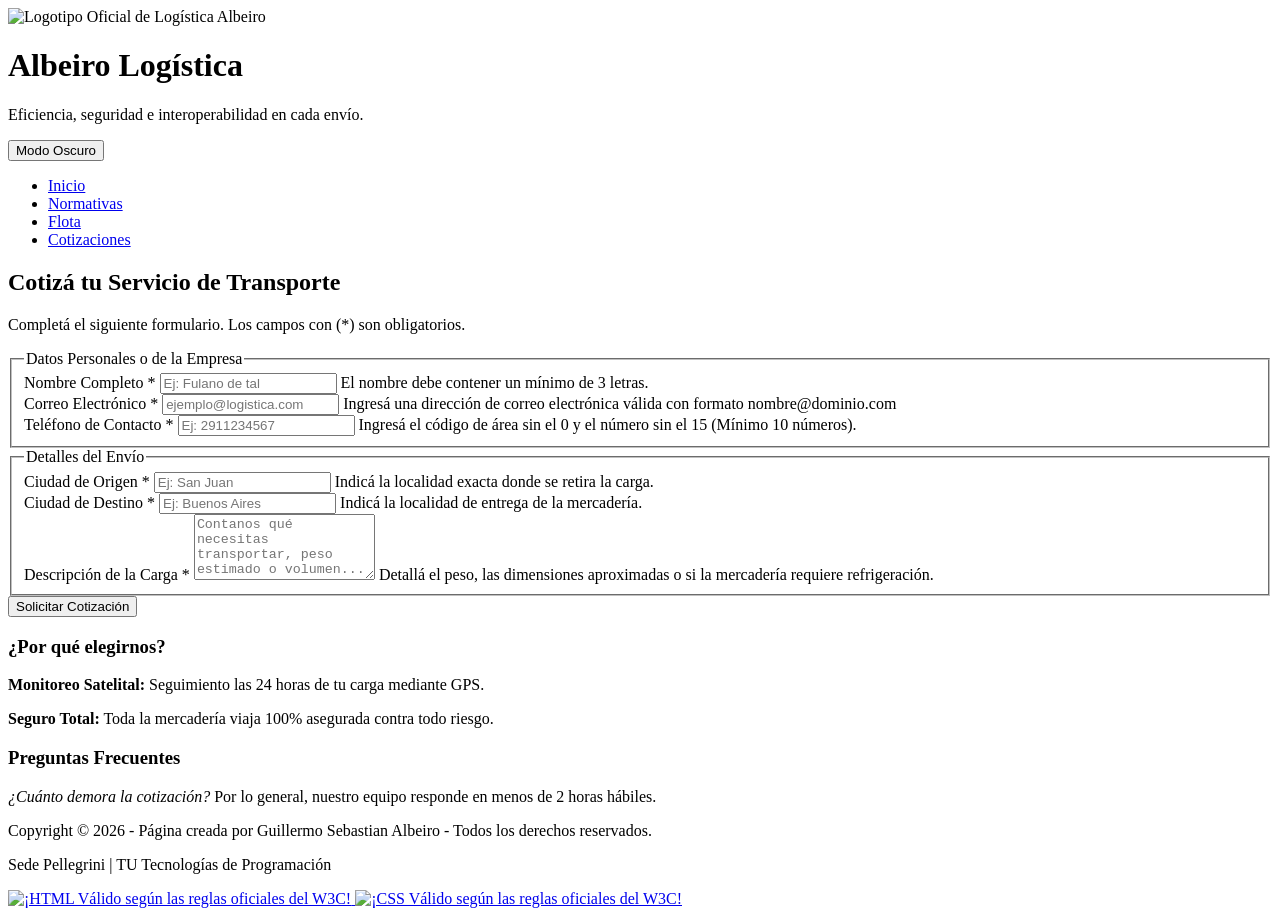
==== contacto.html @ c4ce1ce0 "Add files via upload" ====
<!DOCTYPE html>
<html lang="es">
<head>
     <!-- METADATOS Y CONFIGURACION -->

    <meta charset="UTF-8">
    <meta http-equiv="X-UA-Compatible" content="IE=edge">
    <meta name="viewport" content="width=device-width, initial-scale=1.0">
    <meta name="author" content="Guillermo Sebastian Albeiro">
    <meta name="description" content="Formulario de contacto y cotización automatizada de Logística Albeiro.">
    <meta name="keywords" content="Contacto, Cotizador, HTML, CSS, ARIA, Accesibilidad, W3C">

    <title>Cotizá tu Envío | Albeiro Logística</title>

    <link rel="stylesheet" href="css/estilos.css">

    <script src="js/main.js" defer></script>
</head>

<body>
    <div id="layout" class="con-aside">

        <header id="header">
            <div class="logo-contenedor">
                <img src="imagenes/ALBEIRO-Logistica-logos_white.png" width="250" height="150" alt="Logotipo Oficial de Logística Albeiro">
            </div>
            <div>            
                <h1>Albeiro Logística</h1>
                <p>Eficiencia, seguridad e interoperabilidad en cada envío.</p>
            </div>

          <div class="control-tema">               
                <!-- REQUISITO: Sincronizado el aria-label para asegurar la accesibilidad en elementos de control interactivos -->
                <button id="toggle-modo" aria-label="Cambiar entre modo claro y modo oscuro">Modo Oscuro</button>
            </div>
        </header>

        <nav id="nav">
            <ul>
                <li><a href="index.html" class="nav-link">Inicio</a></li>
                <li><a href="texto.html" class="nav-link">Normativas</a></li>
                <li><a href="flota.html" class="nav-link">Flota</a></li>
                <li><a href="contacto.html" class="nav-link active">Cotizaciones</a></li>
            </ul>
        </nav>

        <main id="main">

            <!-- Envolvemos todo en una section para que el esqueleto de la pagina quede prolijo y consistente -->
            <section class="seccion-formulario">
                <h2>Cotizá tu Servicio de Transporte</h2>
                <p>Completá el siguiente formulario. Los campos con (*) son obligatorios.</p>

                <form action="#" method="post">
                    
                    <fieldset>
                        <legend>Datos Personales o de la Empresa</legend>
                        
                        <div class="grupo-formulario">
                            <label for="nombre">Nombre Completo *</label>
                            <!-- MEJORA: Añadimos aria-describedby para indicar el mínimo de caracteres al lector de pantalla -->
                            <input type="text" id="nombre" name="nombre" placeholder="Ej: Fulano de tal" required minlength="3" aria-describedby="ayuda-nombre">
                            <span id="ayuda-nombre" class="texto-ayuda">El nombre debe contener un mínimo de 3 letras.</span>
                        </div>

                        <div class="grupo-formulario">
                            <label for="email">Correo Electrónico *</label>
                            <!-- MEJORA: Añadimos aria-describedby para especificar el formato de correo electrónico obligatorio -->
                            <input type="email" id="email" name="email" placeholder="ejemplo@logistica.com" required aria-describedby="ayuda-email">
                            <span id="ayuda-email" class="texto-ayuda">Ingresá una dirección de correo electrónica válida con formato nombre@dominio.com</span>
                        </div>

                        <div class="grupo-formulario">
                            <label for="telefono">Teléfono de Contacto *</label>
                            <!-- Este aria-describedby vincula el input con el texto -->
                            <input type="tel" id="telefono" name="telefono" placeholder="Ej: 2911234567" pattern="[0-9]{10,13}" required aria-describedby="ayuda-telefono">
                            <span id="ayuda-telefono" class="texto-ayuda">Ingresá el código de área sin el 0 y el número sin el 15 (Mínimo 10 números).</span>
                        </div>
                    </fieldset>

                    <fieldset>
                        <legend>Detalles del Envío</legend>

                        <div class="grupo-formulario">
                            <label for="origen">Ciudad de Origen *</label>
                            <!-- MEJORA: Vinculación aria-describedby para indicar que es un campo de despacho obligatorio -->
                            <input type="text" id="origen" name="origen" placeholder="Ej: San Juan" required aria-describedby="ayuda-origen">
                            <span id="ayuda-origen" class="texto-ayuda">Indicá la localidad exacta donde se retira la carga.</span>
                        </div>

                        <div class="grupo-formulario">
                            <label for="destino">Ciudad de Destino *</label>
                            <!-- MEJORA: Vinculación aria-describedby para indicar el destino obligatorio del viaje -->
                            <input type="text" id="destino" name="destino" placeholder="Ej: Buenos Aires" required aria-describedby="ayuda-destino">
                            <span id="ayuda-destino" class="texto-ayuda">Indicá la localidad de entrega de la mercadería.</span>
                        </div>

                        <div class="grupo-formulario">
                            <label for="mensaje">Descripción de la Carga *</label>
                            <!-- MEJORA: El textarea ahora describe de antemano el tipo de detalles complementarios requeridos -->
                            <textarea id="mensaje" name="mensaje" rows="4" placeholder="Contanos qué necesitas transportar, peso estimado o volumen..." required aria-describedby="ayuda-mensaje"></textarea>
                            <span id="ayuda-mensaje" class="texto-ayuda">Detallá el peso, las dimensiones aproximadas o si la mercadería requiere refrigeración.</span>
                        </div>
                    </fieldset>

                    <div class="grupo-formulario">
                        <button type="submit" class="boton-enviar">Solicitar Cotización</button>
                    </div>

                </form>
            </section>
        </main>

        <aside id="aside">
            <h3>¿Por qué elegirnos?</h3>
            <p><strong>Monitoreo Satelital:</strong> Seguimiento las 24 horas de tu carga mediante GPS.</p>
            <p><strong>Seguro Total:</strong> Toda la mercadería viaja 100% asegurada contra todo riesgo.</p>
            
            <h3>Preguntas Frecuentes</h3>
            <p><em>¿Cuánto demora la cotización?</em> Por lo general, nuestro equipo responde en menos de 2 horas hábiles.</p>
        </aside>

        <footer id="footer">
            <div class="footer-info">
                <p>Copyright &copy; 2026 - Página creada por Guillermo Sebastian Albeiro - Todos los derechos reservados.</p>
                <p>Sede Pellegrini | TU Tecnologías de Programación</p>
            </div>
            <div class="footer-certificaciones">
                <!-- Sellos oficiales sin atributos rígidos de imagen para permitir el renderizado elástico unificado del CSS -->
                <a href="https://validator.w3.org/check?uri=referer" target="_blank" rel="noopener">
                    <img src="https://www.w3.org/Icons/valid-html401" alt="¡HTML Válido según las reglas oficiales del W3C!">
                </a>
                <a href="https://jigsaw.w3.org/css-validator/check/referer" target="_blank" rel="noopener">
                    <img src="https://jigsaw.w3.org/css-validator/images/vcss" alt="¡CSS Válido según las reglas oficiales del W3C!">
                </a>
            </div>
        </footer>

    </div>
</body>
</html>
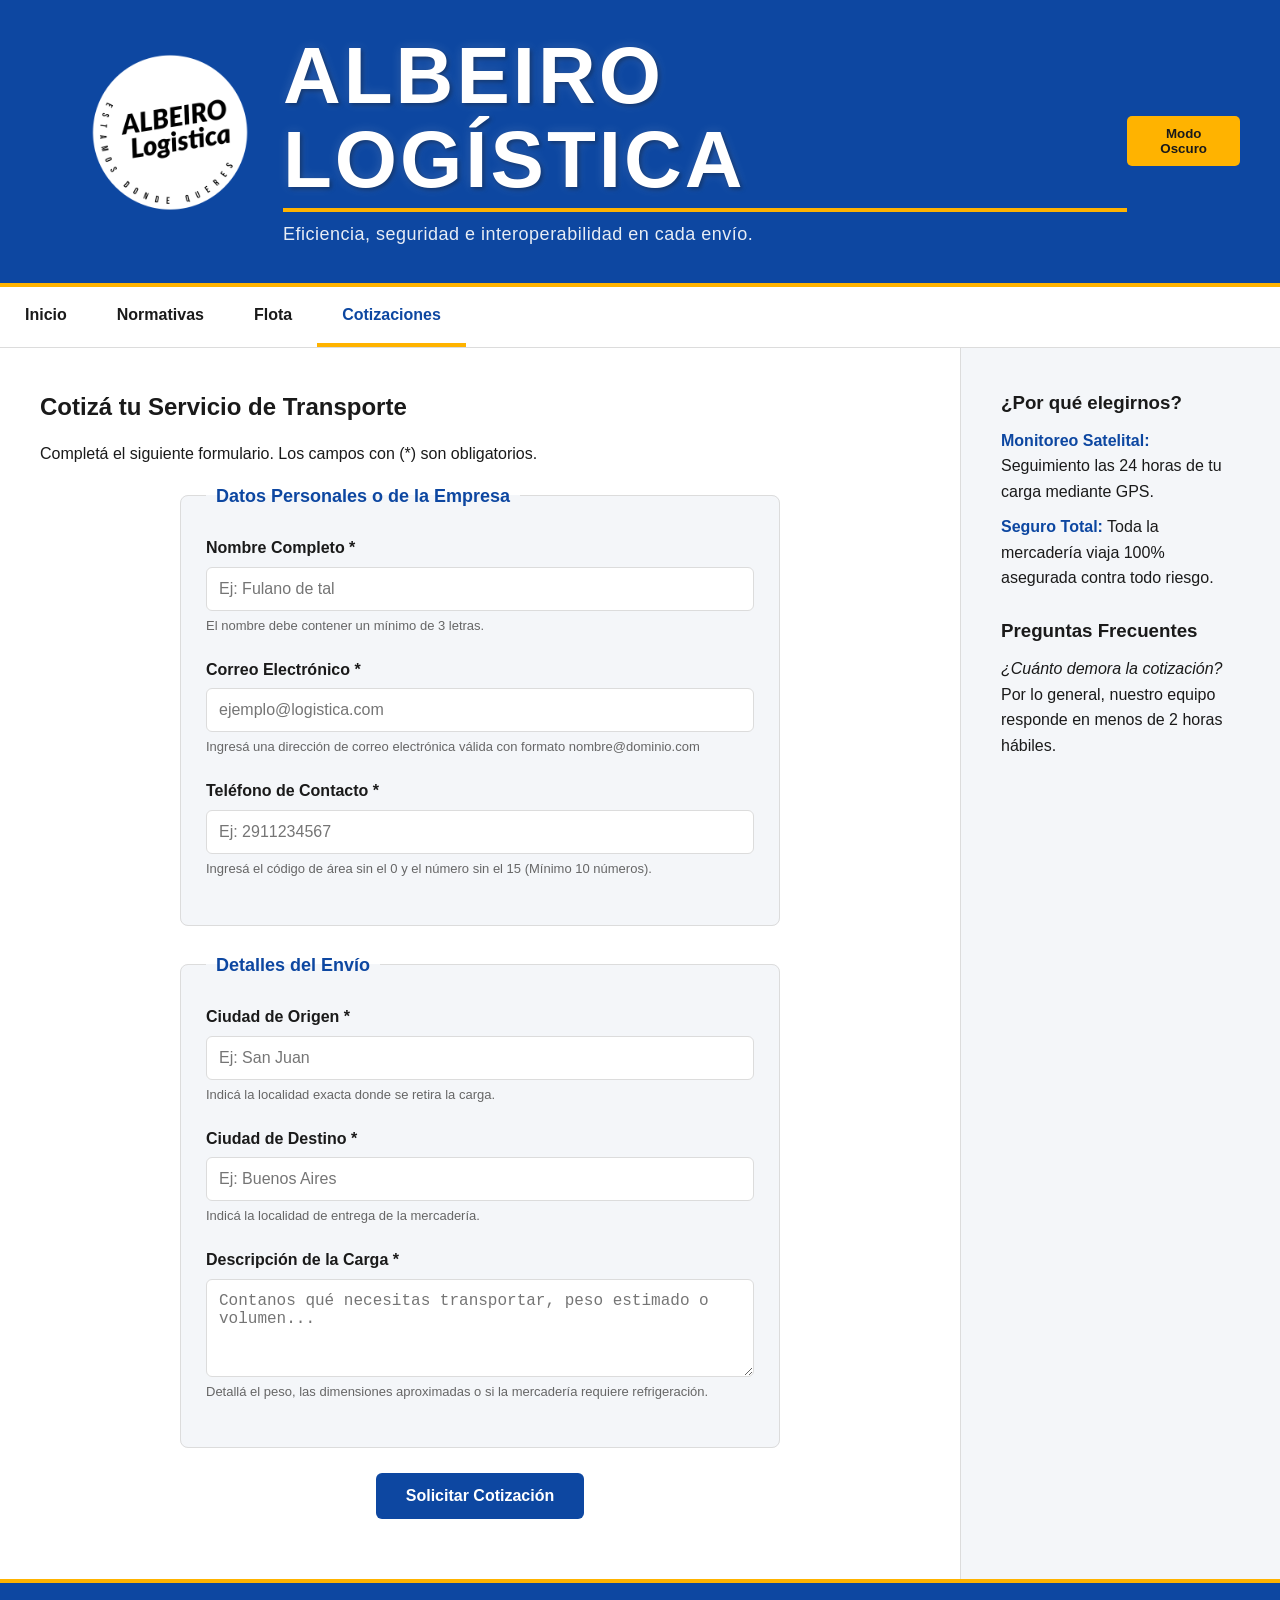
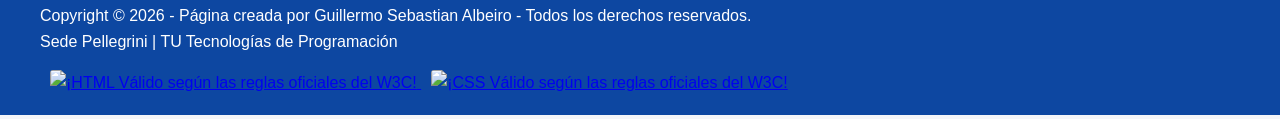
==== commit fb967866: "Update contacto.html" ====
--- a/contacto.html
+++ b/contacto.html
@@ -12,9 +12,9 @@
 
     <title>Cotizá tu Envío | Albeiro Logística</title>
 
-    <link rel="stylesheet" href="css/estilos.css">
+    <link rel="stylesheet" href="estilos.css">
 
-    <script src="js/main.js" defer></script>
+    <script src="main.js" defer></script>
 </head>
 
 <body>
@@ -22,7 +22,7 @@
 
         <header id="header">
             <div class="logo-contenedor">
-                <img src="imagenes/ALBEIRO-Logistica-logos_white.png" width="250" height="150" alt="Logotipo Oficial de Logística Albeiro">
+                <img src="ALBEIRO-Logistica-logos_white.png" width="250" height="150" alt="Logotipo Oficial de Logística Albeiro">
             </div>
             <div>            
                 <h1>Albeiro Logística</h1>
@@ -138,4 +138,4 @@
 
     </div>
 </body>
-</html>+</html>
--- a/estilos.css
+++ b/estilos.css
@@ -0,0 +1,501 @@
+/* 1. VARIABLES CSS - Paleta para el Modo Claro/Oscuro */
+:root {
+    /* MODO CLARO (Por defecto) */
+    --color-principal: #0d47a1;     /* Azul corporativo de Logística Albeiro */
+    --color-secundario: #ffb300;    /* Amarillo vial para botones y destacados */
+    --color-fondo: #f4f6f9;         /* Gris muy claro para el fondo de la pantalla */
+    --color-superficie: #ffffff;    /* Blanco para los bloques y tarjetas */
+    --color-texto: #1a1a1a;         /* Gris casi negro para que se lea perfecto */
+    --color-borde: #dcdcdc;         /* Gris sutil para separar cositas */
+    --color-hover: #0a3580;         /* Azul más oscuro para los hovers */
+}
+
+/* Cuando nuestro script de JS le clava la clase '.dark-mode' al body, cambian las variables */
+body.dark-mode {
+    /* MODO OSCURO */
+    --color-principal: #1e3a8a;     /* Azul un toque mas apagado para descansar la vista */
+    --color-secundario: #ffa000;    /* Amarillo vial que resalte en la oscuridad */
+    --color-fondo: #121212;         /* Fondo oscuro general */
+    --color-superficie: #1e1e1e;    /* Gris oscuro para los bloques tarjetas, header, etc */
+    --color-texto: #f5f5f5;         /* Texto claro para leer sin quedar ciego */
+    --color-borde: #333333;         /* Bordes oscuros */
+    --color-hover: #3b82f6;         /* Azul más electrico para los enlaces oscuros */
+}
+
+/* 2. RESETEO BÁSICO Y ESTILOS GLOBALES*/
+* {
+    margin: 0;
+    padding: 0;
+    box-sizing: border-box; /* Clave para que los paddings no ensanchen los bloques */
+    transition: background-color 0.3s ease, color 0.3s ease, border-color 0.3s ease;
+}
+
+body {
+    font-family: 'Segoe UI', Tahoma, Geneva, Verdana, sans-serif;
+    background-color: var(--color-fondo);
+    color: var(--color-texto);
+    line-height: 1.6; /* Interlineado comodo exigido en el manejo de texto */
+}
+
+/* 3. ESTRUCTURA MACRO CON CSS GRID El esqueleto bidimensional */
+
+/* EL INDEX (Por defecto, ancho completo SIN ASIDE) */
+#layout {
+    display: grid;
+    min-height: 100vh; /* Para que ocupe todo el alto de la pantalla */
+    grid-template-columns: 1fr; /* Una sola columna gigante */
+    grid-template-rows: auto auto 1fr auto; /* Filas: header, nav, contenido (crece solo), footer */
+    grid-template-areas: 
+        "cabecera"
+        "navegacion"
+        "principal"
+        "pie";
+}
+
+#layout.con-aside {
+    grid-template-columns: 3fr 1fr; /* Columna principal grande y una mAs chica para el aside */
+    grid-template-areas: 
+        "cabecera cabecera"
+        "navegacion navegacion"
+        "principal aside"
+        "pie pie";
+}
+
+/* Asignamos cada etiqueta semantica a su area del Grid */
+#header { grid-area: cabecera; }
+#nav    { grid-area: navegacion; }
+#main   { grid-area: principal; }
+#aside  { grid-area: aside; }
+#footer { grid-area: pie; }
+
+/* 4. HEADER */
+#header {
+    background-color: var(--color-principal);
+    color: #ffffff; /* El texto de la cabecera siempre blanco fija */
+    padding: 20px 40px;
+    display: flex;
+    align-items: center;
+    justify-content: space-between; /* Titulo a la izquierda, botn a la derecha */
+    border-bottom: 4px solid var(--color-secundario);
+    
+}
+
+/* Titulo grande y con degradado para que la marca tenga presencia */
+#header h1 {
+    font-size: 80px;
+    font-weight: 900;
+    text-transform: uppercase;
+    letter-spacing: 3px;
+    line-height: 1.05;
+    margin: 0 0 8px 0;
+    color: #ffffff;
+
+    text-shadow:
+        2px 2px 4px rgba(0,0,0,.35),
+        0 0 12px rgba(255,255,255,.15);
+
+    display: inline-block;
+    border-bottom: 4px solid var(--color-secundario);
+    padding-bottom: 6px;
+
+    transition: transform .25s ease,
+                text-shadow .25s ease;
+}
+
+#header h1:hover {
+    transform: translateY(-2px);
+    text-shadow:
+        3px 3px 6px rgba(0,0,0,.45),
+        0 0 18px rgba(255,179,0,.45);
+
+    cursor: default;
+}
+
+/* El eslogan acompañando en sintonia con el h1 */
+#header p {
+    font-size: 18px;
+    font-weight: 500;
+    letter-spacing: 0.5px;
+    margin: 0;
+    opacity: 0.9;
+}
+
+.logo-contenedor img {
+    display: block;
+    max-width: 100%;
+    height: auto;
+}
+
+/* BOTON MODO OSCURO */
+#toggle-modo {
+    background-color: var(--color-secundario);
+    color: #1a1a1a;
+    border: none;
+    padding: 10px 15px;
+    font-weight: bold;
+    border-radius: 5px;
+    cursor: pointer;
+}
+
+#toggle-modo:hover, #toggle-modo:focus {
+    background-color: #e69500;
+    outline: 2px solid var(--color-texto); /* Para accesibilidad visual al enfocar */
+}
+
+/* 5. BARRA DE NAVEGACIÓN (FLEXBOX UNIDIMENSIONAL) */
+#nav {
+    background-color: var(--color-superficie);
+    border-bottom: 1px solid var(--color-borde);
+}
+
+#nav ul {
+    display: flex; /* En fila horizontal */
+    list-style: none;
+    flex-wrap: wrap; /* Para que en pantallas chicas los links bajen de linea en vez de desbordar */
+}
+
+#nav ul li a {
+    display: block;
+    padding: 15px 25px;
+    color: var(--color-texto);
+    text-decoration: none;
+    font-weight: 600;
+}
+
+/* Pseudoclases obligatorias para el foco y hover en el menu */
+#nav ul li a:hover, #nav ul li a:focus {
+    background-color: var(--color-principal);
+    color: #ffffff;
+}
+
+#nav ul li a.active {
+    border-bottom: 4px solid var(--color-secundario);
+    color: var(--color-principal);
+}
+
+/* 6. CONTENIDO PRINCIPAL Y BARRA LATERAL generales, para todas las paginas */
+#main {
+    background-color: var(--color-superficie);
+    padding: 40px;
+}
+
+#aside {
+    background-color: var(--color-fondo);
+    padding: 40px;
+    border-left: 1px solid var(--color-borde);
+}
+
+/* Espaciado general de #main y #aside: esto reemplaza a todos los <br> 
+   que saque del HTML, para que el contenido respire solo sin necesitar 
+   etiquetas de salto de linea */
+#main h2 {
+    margin-bottom: 15px;
+}
+
+#main h3 {
+    margin-top: 20px;
+    margin-bottom: 10px;
+}
+
+#main p {
+    margin-bottom: 15px;
+}
+
+/* Si hay mas de una section seguida dentro de #main (como en el index, 
+   con el hero y la seccion de servicios), les metemos separacion automatica */
+#main section + section {
+    margin-top: 40px;
+}
+
+#aside h3 {
+    margin-top: 25px;
+    margin-bottom: 10px;
+}
+
+/* El primer h3 del aside no necesita margen arriba, ya tiene el padding del contenedor */
+#aside h3:first-of-type {
+    margin-top: 0;
+}
+
+#aside p {
+    margin-bottom: 10px;
+}
+
+#aside ul {
+    list-style-position: inside;
+    margin-top: 5px;
+}
+
+/* 7. FOOTER*/
+#footer {
+    background-color: var(--color-principal);
+    color: #ffffff;
+    padding: 20px 40px;
+    display: flex;
+    justify-content: space-between; /* Texto a la izquierda, sellos a la derecha */
+    align-items: center;
+    flex-wrap: wrap; /* Para que en celu no se aplaste todo en una sola fila */
+    gap: 15px;
+    border-top: 4px solid var(--color-secundario);
+}
+
+.footer-certificaciones img {
+    margin-left: 10px;
+    border-radius: 3px;
+}
+
+/*  8. PAGINA INTERNA 1: TEXTO Y TIPOGRAFIA (texto.html) */
+.seccion-texto p {
+    margin-bottom: 15px;
+    font-size: 17px;
+}
+
+/* Estilos semanticos personalizados */
+strong {
+    color: var(--color-principal);
+}
+
+mark {
+    background-color: var(--color-secundario);
+    color: #000000;
+    padding: 2px 6px;
+    font-weight: bold;
+}
+
+blockquote {
+    border-left: 5px solid var(--color-principal);
+    padding-left: 20px;
+    margin: 20px 0;
+    font-style: italic;
+    background-color: var(--color-fondo);
+}
+
+/*  9. PAGINA INTERNA 2: FORMULARIO (contacto.html) */
+form {
+    max-width: 600px;         /* Le ponemos un tope de ancho para que no se estire */
+    margin: 0 auto;           /* Centra el formulario horizontalmente dentro del contenedor #main */
+    width: 100%;              /* Permite que sea responsive si la pantalla es más chica que 600px */
+}
+
+form fieldset {
+    border: 1px solid var(--color-borde);
+    padding: 25px;
+    border-radius: 8px;
+    background-color: var(--color-fondo);
+    margin-bottom: 25px;      /* Separa un fieldset del otro prolijamente */
+}
+
+form legend {
+    font-weight: bold;
+    padding: 0 10px;
+    color: var(--color-principal);
+    font-size: 18px;
+}
+
+.grupo-formulario {
+    margin-bottom: 20px;
+    display: flex;
+    flex-direction: column; 
+}
+
+.grupo-formulario label {
+    margin-bottom: 6px;
+    font-weight: 600;
+}
+
+.grupo-formulario input, .grupo-formulario textarea {
+    padding: 12px;
+    border: 1px solid var(--color-borde);
+    border-radius: 6px;
+    background-color: var(--color-superficie);
+    color: var(--color-texto);
+    font-size: 16px;
+}
+
+/* Validacion visual interactiva */
+.grupo-formulario input:focus, .grupo-formulario textarea:focus {
+    outline: 2px solid var(--color-principal);
+}
+
+.texto-ayuda {
+    font-size: 13px;
+    color: #666666;
+    margin-top: 5px;
+}
+
+body.dark-mode .texto-ayuda {
+    color: #b0b0b0;
+}
+
+/* ALINEACION DEL BOTON DE ENVIAR */
+.boton-enviar {
+    background-color: var(--color-principal);
+    color: white;
+    padding: 14px 30px;
+    border: none;
+    border-radius: 6px;
+    font-size: 16px;
+    font-weight: bold;
+    cursor: pointer;
+    align-self: center;       /* Al estar en un contenedor flex columna, esto lo centra y evita que ocupe el 100% */
+    width: auto;
+    transition: background-color 0.2s ease, transform 0.1s ease; 
+}
+
+.boton-enviar:hover, .boton-enviar:focus {
+    background-color: var(--color-hover);
+}
+
+.boton-enviar:active {
+    transform: scale(0.98); 
+}
+
+/* 10. PÁGINA INTERNA 3: FLOTA (Flexbox y efectos visuales) */
+.box-articulos {
+    display: flex;
+    flex-wrap: wrap; /* Clave: si no entran las tarjetas, bajan solas */
+    gap: 20px; /* SeparaciOn prolija entre tarjetas */
+    margin-top: 10px;
+}
+
+.card-galeria {
+    background-color: var(--color-fondo);
+    border: 1px solid var(--color-borde);
+    border-radius: 8px;
+    overflow: hidden; /* Corta lo que se salga de la tarjeta al hacer zoom */
+    flex: 1 1 calc(50% - 20px); /* Hace que entren de a dos tarjetas por fila */
+    min-width: 280px; /* Para que en pantallas chicas se vuelvan de una sola columna */
+}
+
+.card-galeria figure {
+    width: 100%;
+}
+
+.card-galeria img {
+    width: 100%;
+    height: 250px;
+    object-fit: cover; /* Recorta la imagen para que rellene el contenedor sin deformarse */
+    /* EFECTO EXIGIDO: transiciOn nativa para que el zoom dure medio segundo y sea suave */
+    transition: transform 0.5s ease;
+}
+
+.card-galeria h3 {
+    padding: 12px 15px 0 15px;
+    font-size: 16px;
+    color: var(--color-principal);
+}
+
+/* EFECTO INTERACTIVO: al pasar el mouse (:hover) o pararse con teclado (:focus-within) */
+.card-galeria:hover img, .card-galeria:focus-within img {
+    transform: scale(1.08); /* Zoom suave del 8% */
+}
+
+.card-galeria figcaption {
+    padding: 15px;
+    font-weight: 600;
+    text-align: center;
+    background-color: var(--color-superficie);
+    border-top: 1px solid var(--color-borde);
+}
+
+/* 11. HERO BANNER DEL INDEX */
+.hero-presentacion {
+    background-image: url('../imagenes/camion-en-ruta.jpeg');
+    background-size: cover;         
+    background-position: center;     
+    background-repeat: no-repeat;
+    border-radius: 8px;              
+    box-shadow: 0 4px 15px rgba(0, 0, 0, 0.15); 
+    padding: 140px 40px;              
+    text-align: center;              
+    color: #ffffff;                  
+}
+
+.hero-presentacion h2 {
+    font-size: 44px;
+    font-weight: 800;
+    text-transform: uppercase;
+    letter-spacing: 1px;
+    margin-bottom: 15px;
+    /* Clave de accesibilidad: sombra negra al texto para que se lea sobre el fondo natural */
+    text-shadow: 3px 3px 6px rgba(0, 0, 0, 0.9); 
+}
+
+.hero-presentacion p {
+    font-size: 22px;
+    max-width: 800px;
+    margin: 0 auto;                  
+    text-shadow: 2px 2px 4px rgba(0, 0, 0, 0.9);
+}
+
+/* 12. RESPONSIVE - DESAFIO OPTATIVO DEL PROFE (Media Queries) */
+/* A partir de los 768px de ancho para abajo (tablets chicas y celulares), 
+   achicamos todo para que no quede apretado ni se desborde */
+@media (max-width: 768px) {
+
+    /* El Grid de las paginas internas pasa de 2 columnas (principal + aside) 
+       a 1 sola columna: primero el contenido principal y abajo el aside */
+    #layout.con-aside {
+        grid-template-columns: 1fr;
+        grid-template-areas: 
+            "cabecera"
+            "navegacion"
+            "principal"
+            "aside"
+            "pie";
+    }
+
+    /* El header en columna para que el logo, el titulo y el boton 
+       no queden apretados en una sola fila */
+    #header {
+        flex-direction: column;
+        text-align: center;
+        gap: 15px;
+        padding: 20px;
+    }
+
+    /* Bajamos el tamaño del titulo gigante, en celu 56px es demasiado */
+    #header h1 {
+        font-size: 32px;
+        letter-spacing: 1px;
+    }
+
+    #header p {
+        font-size: 15px;
+    }
+
+    /* El menu de navegacion pasa de fila a columna para que los links 
+       se puedan tocar comodos con el dedo */
+    #nav ul {
+        flex-direction: column;
+    }
+
+    #nav ul li a {
+        text-align: center;
+    }
+
+    /* Achicamos los paddings grandes de main y aside para aprovechar 
+       mejor el espacio en pantallas chicas */
+    #main, #aside {
+        padding: 25px 20px;
+    }
+
+    /* La galeria de flota pasa de 2 tarjetas por fila a 1 sola columna */
+    .card-galeria {
+        flex: 1 1 100%;
+    }
+
+    /* El hero banner del index baja su padding gigante, si no ocupa 
+       toda la pantalla del celu solo con aire vacio */
+    .hero-presentacion {
+        padding: 70px 20px;
+    }
+
+    .hero-presentacion h2 {
+        font-size: 28px;
+    }
+
+    .hero-presentacion p {
+        font-size: 17px;
+    }
+}
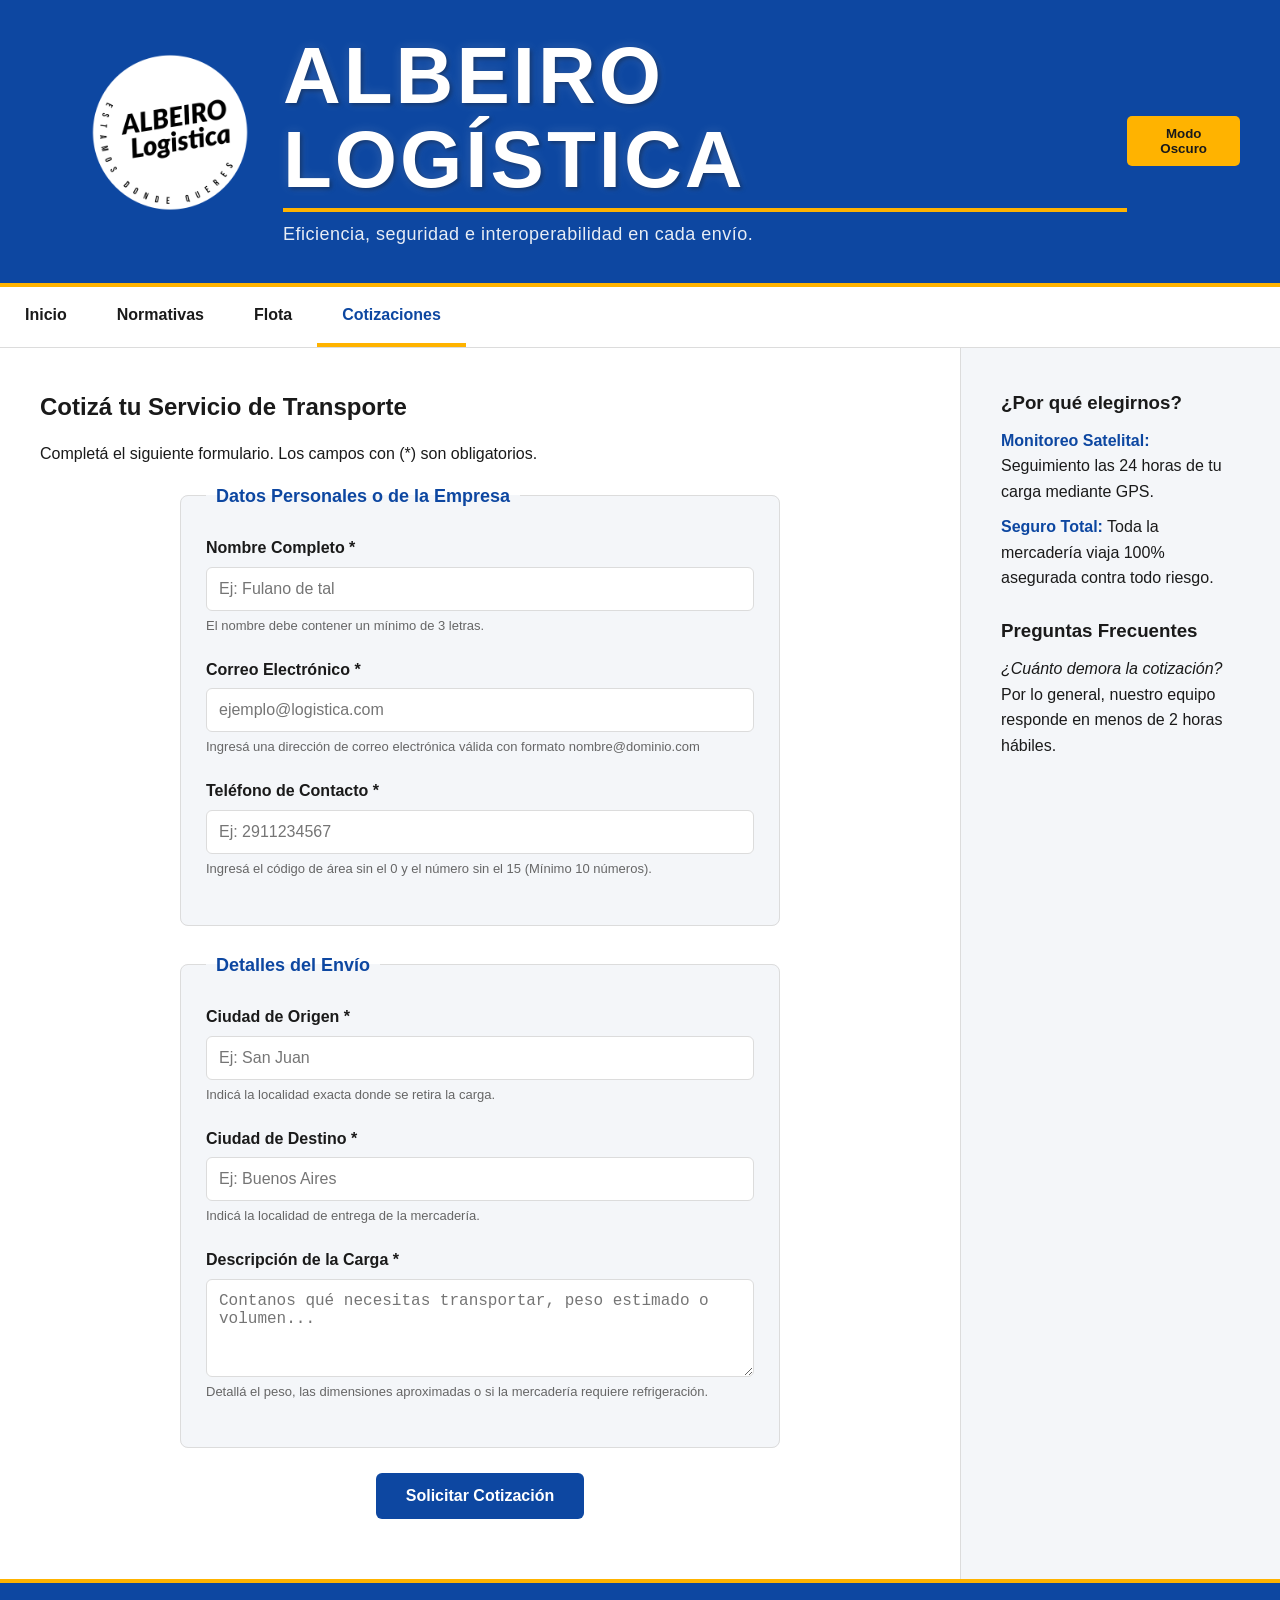
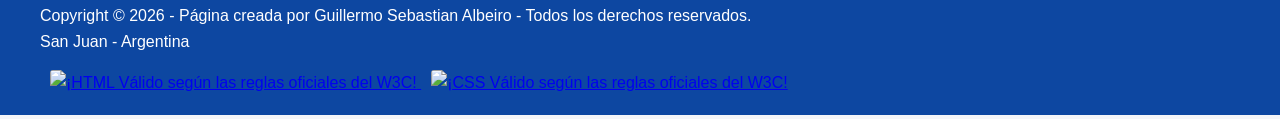
==== commit 10fa4fc2: "Update contacto.html" ====
--- a/contacto.html
+++ b/contacto.html
@@ -123,7 +123,7 @@
         <footer id="footer">
             <div class="footer-info">
                 <p>Copyright &copy; 2026 - Página creada por Guillermo Sebastian Albeiro - Todos los derechos reservados.</p>
-                <p>Sede Pellegrini | TU Tecnologías de Programación</p>
+                <p>San Juan - Argentina</p>
             </div>
             <div class="footer-certificaciones">
                 <!-- Sellos oficiales sin atributos rígidos de imagen para permitir el renderizado elástico unificado del CSS -->
--- a/estilos.css
+++ b/estilos.css
@@ -400,7 +400,7 @@
 
 /* 11. HERO BANNER DEL INDEX */
 .hero-presentacion {
-    background-image: url('../imagenes/camion-en-ruta.jpeg');
+    background-image: url('camion-en-ruta.jpg');
     background-size: cover;         
     background-position: center;     
     background-repeat: no-repeat;
@@ -498,4 +498,4 @@
     .hero-presentacion p {
         font-size: 17px;
     }
-}+}
